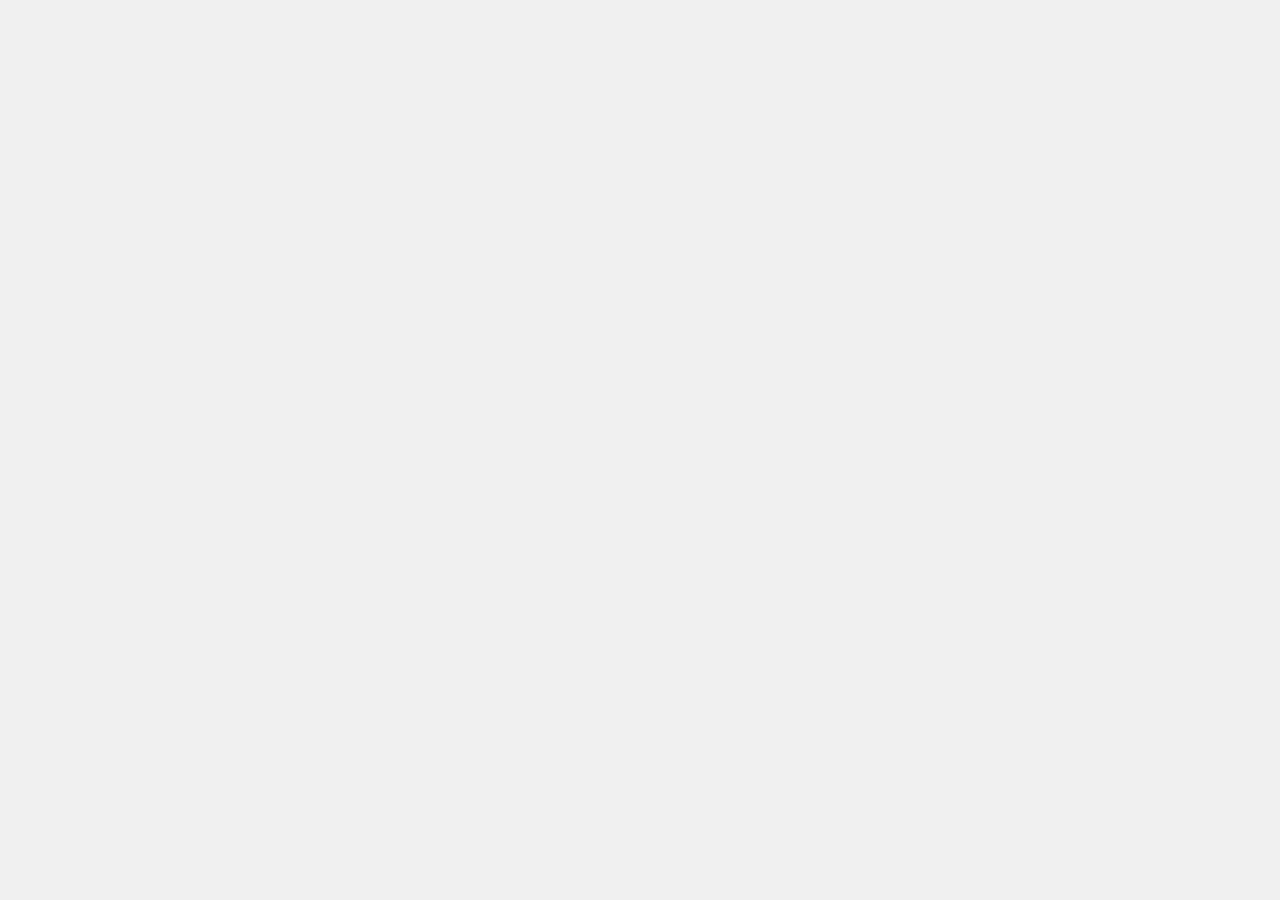
==== index.html @ cbdfc8db "Create index.html created index.html adding the structure of the page(css)" ====
<!DOCTYPE html>
<html lang="en">
<head>
    <meta charset="UTF-8">
    <meta name="viewport" content="width=device-width, initial-scale=1.0">
    <title>sorting algorithms</title>
</head>
<body>
  <style>
    * {
        margin: 0;
        padding: 0;
        box-sizing: border-box;
    }

    body {
        font-family: 'Segoe UI', Tahoma, Geneva, Verdana, sans-serif;
        background-color: #f0f0f0;
        color: #222;
        padding: 20px;
        padding-bottom: 100px;
    }

</body>
</html>
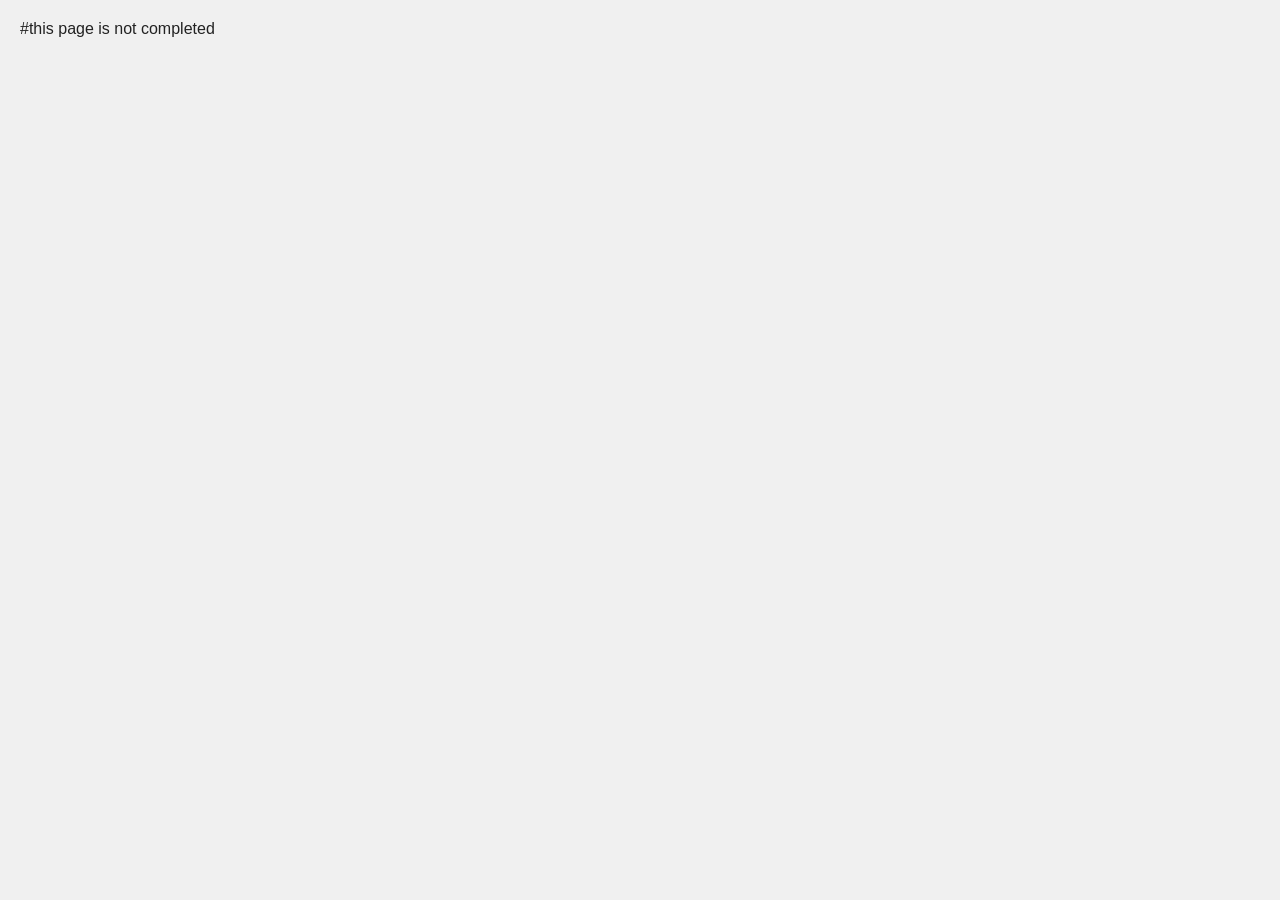
==== commit 88aa157f: "Update index.html added a title" ====
--- a/index.html
+++ b/index.html
@@ -1,3 +1,4 @@
+#this page is not completed
 <!DOCTYPE html>
 <html lang="en">
 <head>
@@ -20,6 +21,16 @@
         padding: 20px;
         padding-bottom: 100px;
     }
+      .container {
+        max-width: 1200px;
+        margin: 0 auto;
+    }
+      h1{font-family: 'Segoe UI', Tahoma, Geneva, Verdana, sans-serif;
+        background-color: #f0f0f0;
+        color: #222;
+        }
 
 </body>
+      <div class="container">
+    <h1>Tri à Bulles (Bubble Sort)</h1>
 </html>
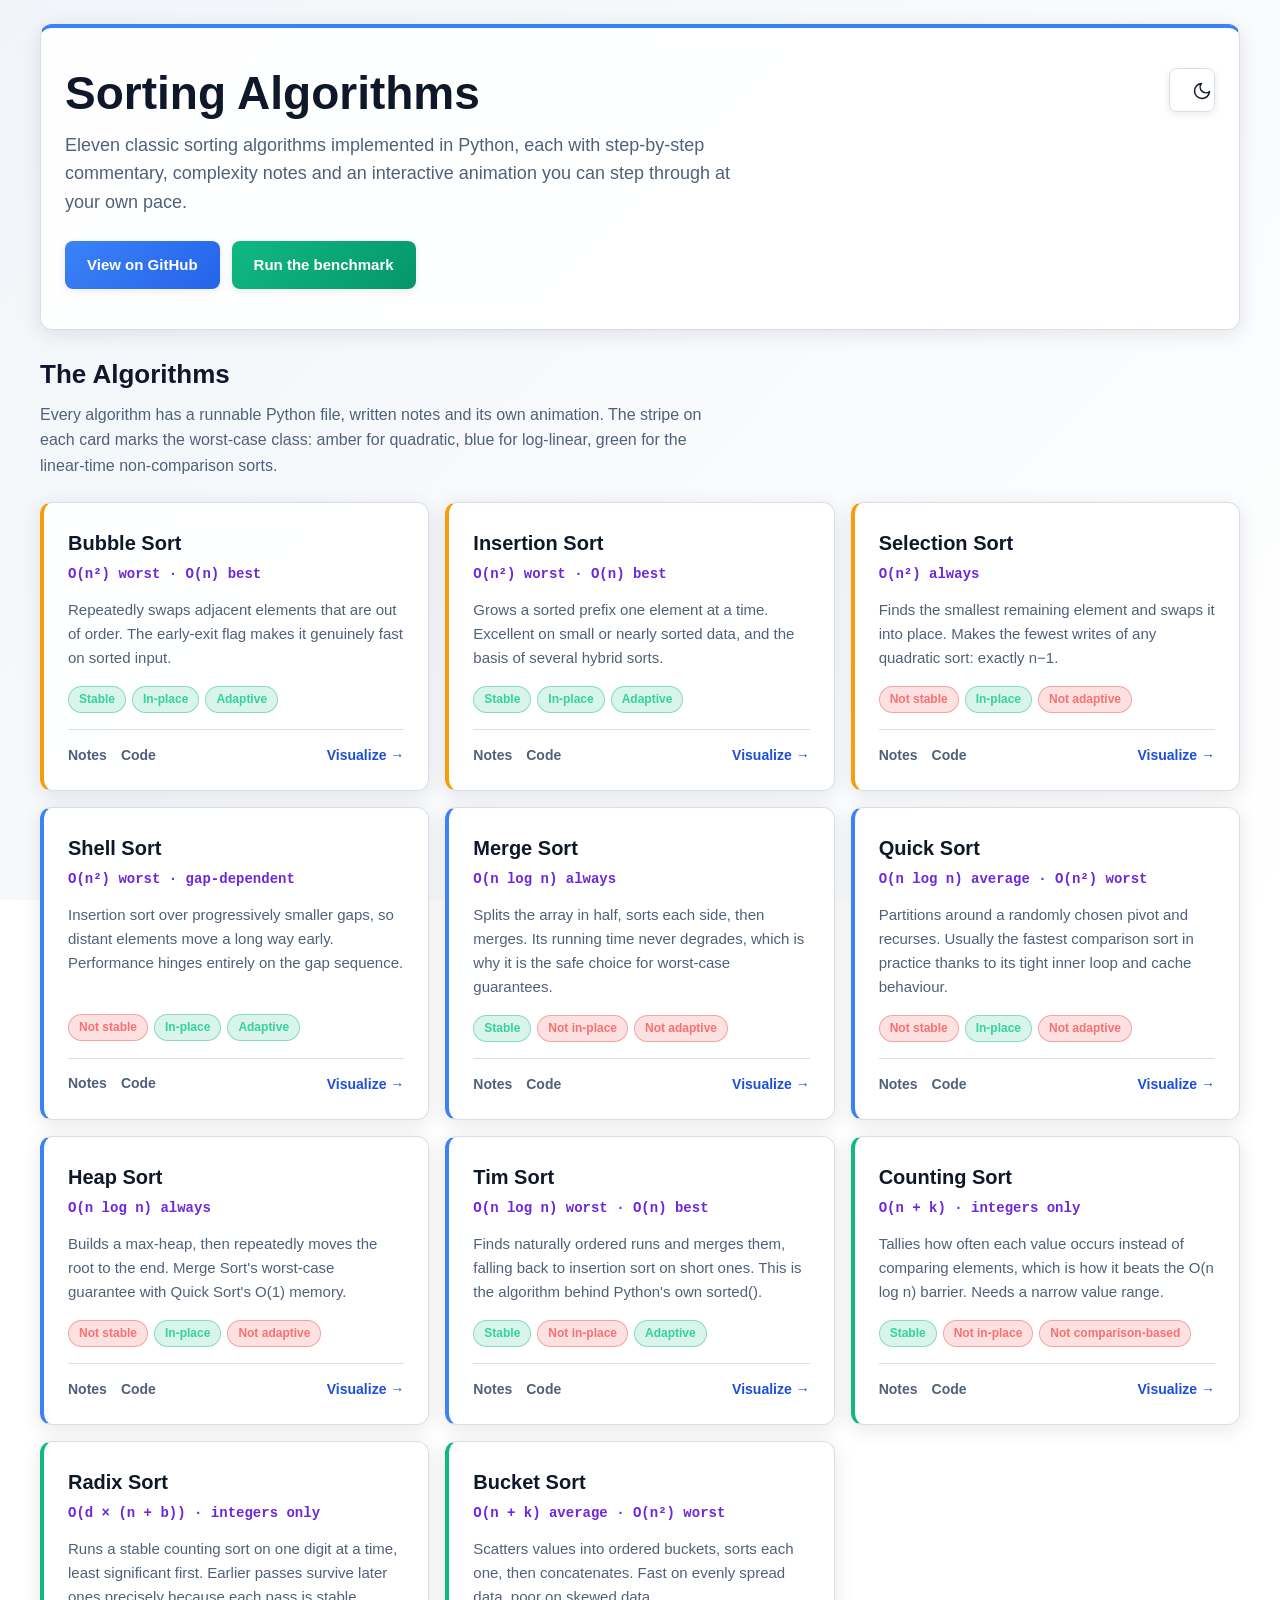
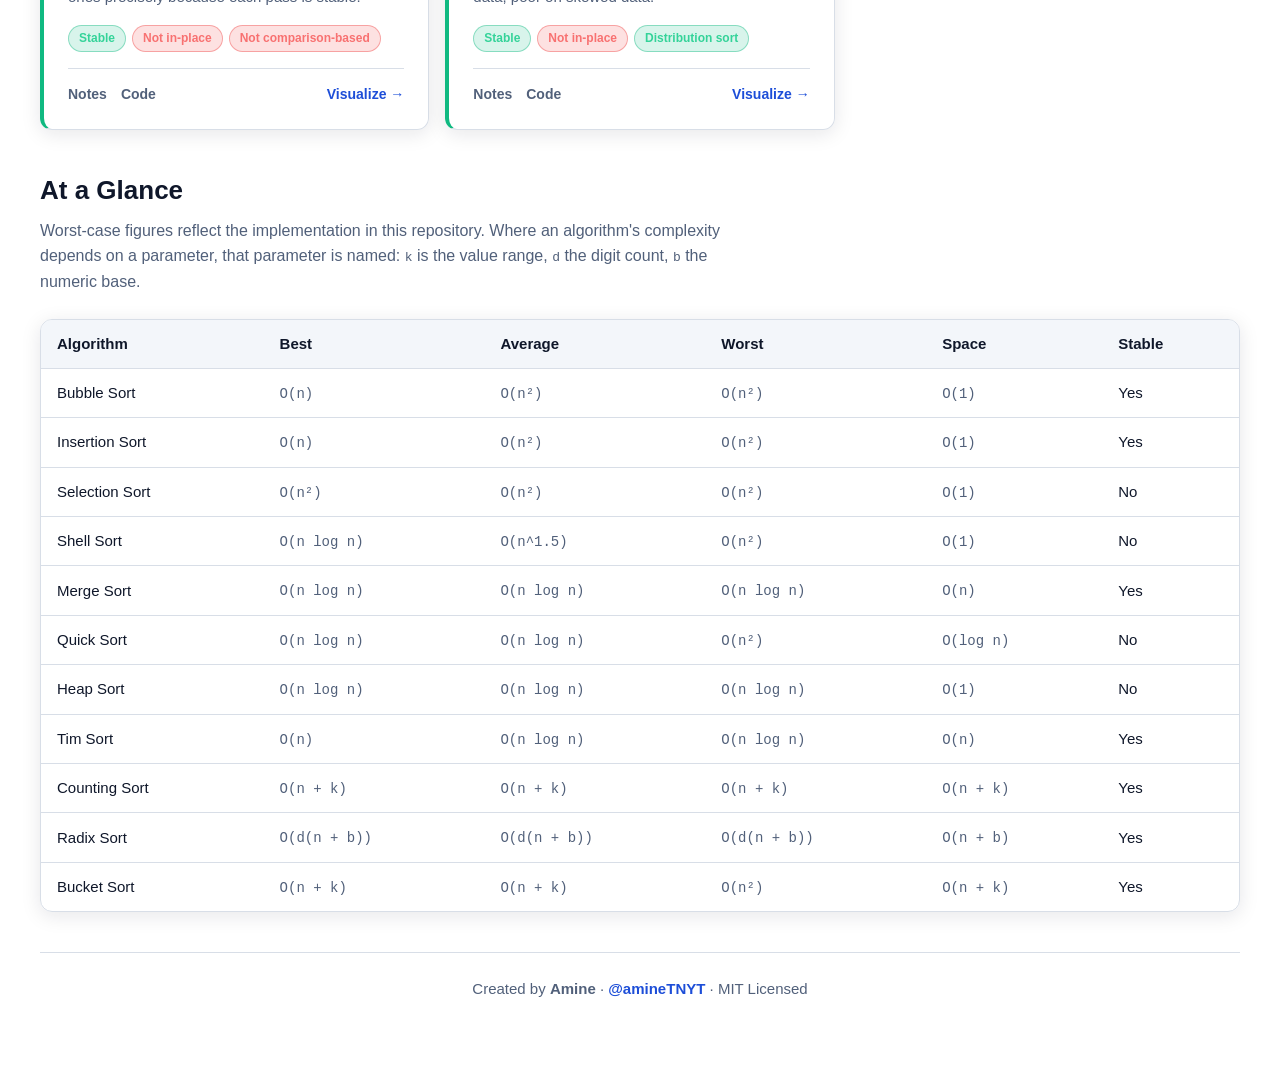
==== commit 8c74d51e: "feat: rebuild the landing page The old index.html was an unfinished stub. It opened with the literal" ====
--- a/index.html
+++ b/index.html
@@ -1,36 +1,404 @@
-#this page is not completed
 <!DOCTYPE html>
 <html lang="en">
 <head>
-    <meta charset="UTF-8">
-    <meta name="viewport" content="width=device-width, initial-scale=1.0">
-    <title>sorting algorithms</title>
+<meta charset="UTF-8">
+<meta name="viewport" content="width=device-width, initial-scale=1.0">
+<title>Sorting Algorithms - Python Implementations &amp; Visualizations</title>
+<meta name="description" content="Eleven classic sorting algorithms in Python, each with commented code, complexity notes and an interactive animation.">
+<link rel="stylesheet" href="./assets/visualizer.css">
+<link rel="stylesheet" href="./assets/home.css">
+<script>
+    // Apply the saved theme before first paint, so the page never flashes
+    // the wrong one on load.
+    try {
+        var savedTheme = localStorage.getItem('sorting-algorithms-theme');
+        if (savedTheme) document.documentElement.setAttribute('data-theme', savedTheme);
+    } catch (error) { /* storage unavailable - fall back to the OS preference */ }
+</script>
 </head>
 <body>
-  <style>
-    * {
-        margin: 0;
-        padding: 0;
-        box-sizing: border-box;
-    }
-
-    body {
-        font-family: 'Segoe UI', Tahoma, Geneva, Verdana, sans-serif;
-        background-color: #f0f0f0;
-        color: #222;
-        padding: 20px;
-        padding-bottom: 100px;
-    }
-      .container {
-        max-width: 1200px;
-        margin: 0 auto;
-    }
-      h1{font-family: 'Segoe UI', Tahoma, Geneva, Verdana, sans-serif;
-        background-color: #f0f0f0;
-        color: #222;
-        }
+
+<div class="container">
+
+    <header class="hero">
+        <div class="hero-top">
+            <div>
+                <h1>Sorting Algorithms</h1>
+                <p class="tagline">
+                    Eleven classic sorting algorithms implemented in Python, each with
+                    step-by-step commentary, complexity notes and an interactive
+                    animation you can step through at your own pace.
+                </p>
+            </div>
+            <button class="theme-toggle" id="themeToggle" type="button" aria-label="Switch colour theme">
+                <svg class="icon-moon" viewBox="0 0 24 24" aria-hidden="true">
+                    <path d="M21 12.8A9 9 0 1 1 11.2 3a7 7 0 0 0 9.8 9.8z"/>
+                </svg>
+                <svg class="icon-sun" viewBox="0 0 24 24" aria-hidden="true">
+                    <circle cx="12" cy="12" r="4"/>
+                    <path d="M12 2v2M12 20v2M4.9 4.9l1.4 1.4M17.7 17.7l1.4 1.4M2 12h2M20 12h2M4.9 19.1l1.4-1.4M17.7 6.3l1.4-1.4"/>
+                </svg>
+            </button>
+        </div>
+        <div class="hero-links">
+            <a href="https://github.com/amineTNYT/Sorting-algorithms">View on GitHub</a>
+            <a class="secondary" href="./benchmark/">Run the benchmark</a>
+        </div>
+    </header>
+
+    <section>
+        <h2>The Algorithms</h2>
+        <p class="section-note">
+            Every algorithm has a runnable Python file, written notes and its own
+            animation. The stripe on each card marks the worst-case class: amber for
+            quadratic, blue for log-linear, green for the linear-time non-comparison
+            sorts.
+        </p>
+
+        <div class="card-grid">
+
+            <article class="card tier-quadratic">
+                <h3>Bubble Sort</h3>
+                <div class="complexity">O(n&sup2;) worst &middot; O(n) best</div>
+                <p>
+                    Repeatedly swaps adjacent elements that are out of order. The
+                    early-exit flag makes it genuinely fast on sorted input.
+                </p>
+                <div class="traits">
+                    <span class="trait yes">Stable</span>
+                    <span class="trait yes">In-place</span>
+                    <span class="trait yes">Adaptive</span>
+                </div>
+                <div class="card-links">
+                    <a href="./Bubble%20sort/">Notes</a>
+                    <a href="./Bubble%20sort/bubble_sort.py">Code</a>
+                    <a class="viz" href="./Bubble%20sort/bubble_sort.html">Visualize &rarr;</a>
+                </div>
+            </article>
+
+            <article class="card tier-quadratic">
+                <h3>Insertion Sort</h3>
+                <div class="complexity">O(n&sup2;) worst &middot; O(n) best</div>
+                <p>
+                    Grows a sorted prefix one element at a time. Excellent on small
+                    or nearly sorted data, and the basis of several hybrid sorts.
+                </p>
+                <div class="traits">
+                    <span class="trait yes">Stable</span>
+                    <span class="trait yes">In-place</span>
+                    <span class="trait yes">Adaptive</span>
+                </div>
+                <div class="card-links">
+                    <a href="./Insertion%20sort/">Notes</a>
+                    <a href="./Insertion%20sort/insertion_sort.py">Code</a>
+                    <a class="viz" href="./Insertion%20sort/insertion_sort.html">Visualize &rarr;</a>
+                </div>
+            </article>
+
+            <article class="card tier-quadratic">
+                <h3>Selection Sort</h3>
+                <div class="complexity">O(n&sup2;) always</div>
+                <p>
+                    Finds the smallest remaining element and swaps it into place.
+                    Makes the fewest writes of any quadratic sort: exactly n&minus;1.
+                </p>
+                <div class="traits">
+                    <span class="trait no">Not stable</span>
+                    <span class="trait yes">In-place</span>
+                    <span class="trait no">Not adaptive</span>
+                </div>
+                <div class="card-links">
+                    <a href="./Selection%20sort/">Notes</a>
+                    <a href="./Selection%20sort/selection_sort.py">Code</a>
+                    <a class="viz" href="./Selection%20sort/selection_sort.html">Visualize &rarr;</a>
+                </div>
+            </article>
+
+            <article class="card tier-loglinear">
+                <h3>Shell Sort</h3>
+                <div class="complexity">O(n&sup2;) worst &middot; gap-dependent</div>
+                <p>
+                    Insertion sort over progressively smaller gaps, so distant
+                    elements move a long way early. Performance hinges entirely on
+                    the gap sequence.
+                </p>
+                <div class="traits">
+                    <span class="trait no">Not stable</span>
+                    <span class="trait yes">In-place</span>
+                    <span class="trait yes">Adaptive</span>
+                </div>
+                <div class="card-links">
+                    <a href="./Shell%20sort/">Notes</a>
+                    <a href="./Shell%20sort/shell_sort.py">Code</a>
+                    <a class="viz" href="./Shell%20sort/shell_sort.html">Visualize &rarr;</a>
+                </div>
+            </article>
+
+            <article class="card tier-loglinear">
+                <h3>Merge Sort</h3>
+                <div class="complexity">O(n log n) always</div>
+                <p>
+                    Splits the array in half, sorts each side, then merges. Its
+                    running time never degrades, which is why it is the safe choice
+                    for worst-case guarantees.
+                </p>
+                <div class="traits">
+                    <span class="trait yes">Stable</span>
+                    <span class="trait no">Not in-place</span>
+                    <span class="trait no">Not adaptive</span>
+                </div>
+                <div class="card-links">
+                    <a href="./Merge%20sort/">Notes</a>
+                    <a href="./Merge%20sort/merge_sort.py">Code</a>
+                    <a class="viz" href="./Merge%20sort/merge_sort.html">Visualize &rarr;</a>
+                </div>
+            </article>
+
+            <article class="card tier-loglinear">
+                <h3>Quick Sort</h3>
+                <div class="complexity">O(n log n) average &middot; O(n&sup2;) worst</div>
+                <p>
+                    Partitions around a randomly chosen pivot and recurses. Usually
+                    the fastest comparison sort in practice thanks to its tight
+                    inner loop and cache behaviour.
+                </p>
+                <div class="traits">
+                    <span class="trait no">Not stable</span>
+                    <span class="trait yes">In-place</span>
+                    <span class="trait no">Not adaptive</span>
+                </div>
+                <div class="card-links">
+                    <a href="./Quick%20sort/">Notes</a>
+                    <a href="./Quick%20sort/quick_sort.py">Code</a>
+                    <a class="viz" href="./Quick%20sort/quick_sort.html">Visualize &rarr;</a>
+                </div>
+            </article>
+
+            <article class="card tier-loglinear">
+                <h3>Heap Sort</h3>
+                <div class="complexity">O(n log n) always</div>
+                <p>
+                    Builds a max-heap, then repeatedly moves the root to the end.
+                    Merge Sort's worst-case guarantee with Quick Sort's O(1) memory.
+                </p>
+                <div class="traits">
+                    <span class="trait no">Not stable</span>
+                    <span class="trait yes">In-place</span>
+                    <span class="trait no">Not adaptive</span>
+                </div>
+                <div class="card-links">
+                    <a href="./Heap%20sort/">Notes</a>
+                    <a href="./Heap%20sort/heap_sort.py">Code</a>
+                    <a class="viz" href="./Heap%20sort/heap_sort.html">Visualize &rarr;</a>
+                </div>
+            </article>
+
+            <article class="card tier-loglinear">
+                <h3>Tim Sort</h3>
+                <div class="complexity">O(n log n) worst &middot; O(n) best</div>
+                <p>
+                    Finds naturally ordered runs and merges them, falling back to
+                    insertion sort on short ones. This is the algorithm behind
+                    Python's own sorted().
+                </p>
+                <div class="traits">
+                    <span class="trait yes">Stable</span>
+                    <span class="trait no">Not in-place</span>
+                    <span class="trait yes">Adaptive</span>
+                </div>
+                <div class="card-links">
+                    <a href="./Tim%20sort/">Notes</a>
+                    <a href="./Tim%20sort/tim_sort.py">Code</a>
+                    <a class="viz" href="./Tim%20sort/tim_sort.html">Visualize &rarr;</a>
+                </div>
+            </article>
+
+            <article class="card tier-linear">
+                <h3>Counting Sort</h3>
+                <div class="complexity">O(n + k) &middot; integers only</div>
+                <p>
+                    Tallies how often each value occurs instead of comparing
+                    elements, which is how it beats the O(n log n) barrier. Needs a
+                    narrow value range.
+                </p>
+                <div class="traits">
+                    <span class="trait yes">Stable</span>
+                    <span class="trait no">Not in-place</span>
+                    <span class="trait no">Not comparison-based</span>
+                </div>
+                <div class="card-links">
+                    <a href="./Counting%20sort/">Notes</a>
+                    <a href="./Counting%20sort/counting_sort.py">Code</a>
+                    <a class="viz" href="./Counting%20sort/counting_sort.html">Visualize &rarr;</a>
+                </div>
+            </article>
+
+            <article class="card tier-linear">
+                <h3>Radix Sort</h3>
+                <div class="complexity">O(d &times; (n + b)) &middot; integers only</div>
+                <p>
+                    Runs a stable counting sort on one digit at a time, least
+                    significant first. Earlier passes survive later ones precisely
+                    because each pass is stable.
+                </p>
+                <div class="traits">
+                    <span class="trait yes">Stable</span>
+                    <span class="trait no">Not in-place</span>
+                    <span class="trait no">Not comparison-based</span>
+                </div>
+                <div class="card-links">
+                    <a href="./Radix%20sort/">Notes</a>
+                    <a href="./Radix%20sort/radix_sort.py">Code</a>
+                    <a class="viz" href="./Radix%20sort/radix_sort.html">Visualize &rarr;</a>
+                </div>
+            </article>
+
+            <article class="card tier-linear">
+                <h3>Bucket Sort</h3>
+                <div class="complexity">O(n + k) average &middot; O(n&sup2;) worst</div>
+                <p>
+                    Scatters values into ordered buckets, sorts each one, then
+                    concatenates. Fast on evenly spread data, poor on skewed data.
+                </p>
+                <div class="traits">
+                    <span class="trait yes">Stable</span>
+                    <span class="trait no">Not in-place</span>
+                    <span class="trait yes">Distribution sort</span>
+                </div>
+                <div class="card-links">
+                    <a href="./Bucket%20sort/">Notes</a>
+                    <a href="./Bucket%20sort/bucket_sort.py">Code</a>
+                    <a class="viz" href="./Bucket%20sort/bucket_sort.html">Visualize &rarr;</a>
+                </div>
+            </article>
+
+        </div>
+    </section>
+
+    <section>
+        <h2>At a Glance</h2>
+        <p class="section-note">
+            Worst-case figures reflect the implementation in this repository. Where
+            an algorithm's complexity depends on a parameter, that parameter is
+            named: <code>k</code> is the value range, <code>d</code> the digit
+            count, <code>b</code> the numeric base.
+        </p>
+
+        <div class="table-wrap">
+            <table>
+                <thead>
+                    <tr>
+                        <th>Algorithm</th>
+                        <th>Best</th>
+                        <th>Average</th>
+                        <th>Worst</th>
+                        <th>Space</th>
+                        <th>Stable</th>
+                    </tr>
+                </thead>
+                <tbody>
+                    <tr>
+                        <td>Bubble Sort</td>
+                        <td><code>O(n)</code></td>
+                        <td><code>O(n&sup2;)</code></td>
+                        <td><code>O(n&sup2;)</code></td>
+                        <td><code>O(1)</code></td>
+                        <td>Yes</td>
+                    </tr>
+                    <tr>
+                        <td>Insertion Sort</td>
+                        <td><code>O(n)</code></td>
+                        <td><code>O(n&sup2;)</code></td>
+                        <td><code>O(n&sup2;)</code></td>
+                        <td><code>O(1)</code></td>
+                        <td>Yes</td>
+                    </tr>
+                    <tr>
+                        <td>Selection Sort</td>
+                        <td><code>O(n&sup2;)</code></td>
+                        <td><code>O(n&sup2;)</code></td>
+                        <td><code>O(n&sup2;)</code></td>
+                        <td><code>O(1)</code></td>
+                        <td>No</td>
+                    </tr>
+                    <tr>
+                        <td>Shell Sort</td>
+                        <td><code>O(n log n)</code></td>
+                        <td><code>O(n^1.5)</code></td>
+                        <td><code>O(n&sup2;)</code></td>
+                        <td><code>O(1)</code></td>
+                        <td>No</td>
+                    </tr>
+                    <tr>
+                        <td>Merge Sort</td>
+                        <td><code>O(n log n)</code></td>
+                        <td><code>O(n log n)</code></td>
+                        <td><code>O(n log n)</code></td>
+                        <td><code>O(n)</code></td>
+                        <td>Yes</td>
+                    </tr>
+                    <tr>
+                        <td>Quick Sort</td>
+                        <td><code>O(n log n)</code></td>
+                        <td><code>O(n log n)</code></td>
+                        <td><code>O(n&sup2;)</code></td>
+                        <td><code>O(log n)</code></td>
+                        <td>No</td>
+                    </tr>
+                    <tr>
+                        <td>Heap Sort</td>
+                        <td><code>O(n log n)</code></td>
+                        <td><code>O(n log n)</code></td>
+                        <td><code>O(n log n)</code></td>
+                        <td><code>O(1)</code></td>
+                        <td>No</td>
+                    </tr>
+                    <tr>
+                        <td>Tim Sort</td>
+                        <td><code>O(n)</code></td>
+                        <td><code>O(n log n)</code></td>
+                        <td><code>O(n log n)</code></td>
+                        <td><code>O(n)</code></td>
+                        <td>Yes</td>
+                    </tr>
+                    <tr>
+                        <td>Counting Sort</td>
+                        <td><code>O(n + k)</code></td>
+                        <td><code>O(n + k)</code></td>
+                        <td><code>O(n + k)</code></td>
+                        <td><code>O(n + k)</code></td>
+                        <td>Yes</td>
+                    </tr>
+                    <tr>
+                        <td>Radix Sort</td>
+                        <td><code>O(d(n + b))</code></td>
+                        <td><code>O(d(n + b))</code></td>
+                        <td><code>O(d(n + b))</code></td>
+                        <td><code>O(n + b)</code></td>
+                        <td>Yes</td>
+                    </tr>
+                    <tr>
+                        <td>Bucket Sort</td>
+                        <td><code>O(n + k)</code></td>
+                        <td><code>O(n + k)</code></td>
+                        <td><code>O(n&sup2;)</code></td>
+                        <td><code>O(n + k)</code></td>
+                        <td>Yes</td>
+                    </tr>
+                </tbody>
+            </table>
+        </div>
+    </section>
+
+    <footer class="page-footer">
+        Created by <strong>Amine</strong> &middot;
+        <a href="https://github.com/amineTNYT" target="_blank" rel="noopener">@amineTNYT</a>
+        &middot; MIT Licensed
+    </footer>
+
+</div>
+
+<script src="./assets/visualizer.js"></script>
 
 </body>
-      <div class="container">
-    <h1>Tri à Bulles (Bubble Sort)</h1>
 </html>
--- a/assets/visualizer.css
+++ b/assets/visualizer.css
@@ -0,0 +1,549 @@
+/* Shared styling for every sorting visualization and the landing page.
+   Dark by default, follows the OS preference, and can be flipped with the
+   theme toggle in the header. */
+
+:root {
+    --bg: #0f172a;
+    --bg-accent: #1e293b;
+    --surface: rgba(30, 41, 59, 0.82);
+    --surface-solid: #1e293b;
+    --surface-sunken: rgba(15, 23, 42, 0.7);
+    --border: #334155;
+    --border-strong: #475569;
+    --text: #f1f5f9;
+    --text-muted: #94a3b8;
+
+    /* Link and inline-code accents, kept separate from the raw palette so each
+       theme can use a tint that clears 4.5:1 against its own background. */
+    --link: #60a5fa;
+    --code-accent: #a78bfa;
+
+    --blue: #3b82f6;
+    --blue-deep: #2563eb;
+    --green: #10b981;
+    --green-deep: #059669;
+    --purple: #8b5cf6;
+    --purple-deep: #7c3aed;
+    --amber: #f59e0b;
+    --amber-deep: #d97706;
+    --red: #ef4444;
+    --red-deep: #dc2626;
+
+    --radius: 12px;
+    --radius-sm: 8px;
+    --shadow: 0 4px 20px rgba(0, 0, 0, 0.45);
+    --shadow-sm: 0 3px 10px rgba(0, 0, 0, 0.3);
+    --ring: 0 0 0 3px rgba(59, 130, 246, 0.55);
+
+    --space-xs: 8px;
+    --space-sm: 16px;
+    --space-md: 24px;
+    --space-lg: 40px;
+    --space-xl: 64px;
+
+    --ease: cubic-bezier(0.16, 1, 0.3, 1);
+    --dur-fast: 150ms;
+    --dur: 300ms;
+}
+
+:root[data-theme="light"] {
+    --bg: #f1f5f9;
+    --bg-accent: #ffffff;
+    --surface: rgba(255, 255, 255, 0.9);
+    --surface-solid: #ffffff;
+    --surface-sunken: rgba(241, 245, 249, 0.85);
+    --border: #d8dee7;
+    --border-strong: #b6c0ce;
+    --text: #0f172a;
+    --text-muted: #51607a;
+    --link: #1d4ed8;
+    --code-accent: #6d28d9;
+    --shadow: 0 4px 20px rgba(15, 23, 42, 0.1);
+    --shadow-sm: 0 2px 8px rgba(15, 23, 42, 0.09);
+}
+
+@media (prefers-color-scheme: light) {
+    :root:not([data-theme]) {
+        --bg: #f1f5f9;
+        --bg-accent: #ffffff;
+        --surface: rgba(255, 255, 255, 0.9);
+        --surface-solid: #ffffff;
+        --surface-sunken: rgba(241, 245, 249, 0.85);
+        --border: #d8dee7;
+        --border-strong: #b6c0ce;
+        --text: #0f172a;
+        --text-muted: #51607a;
+        --link: #1d4ed8;
+        --code-accent: #6d28d9;
+        --shadow: 0 4px 20px rgba(15, 23, 42, 0.1);
+        --shadow-sm: 0 2px 8px rgba(15, 23, 42, 0.09);
+    }
+}
+
+* {
+    margin: 0;
+    padding: 0;
+    box-sizing: border-box;
+}
+
+body {
+    font-family: 'Segoe UI', Tahoma, Geneva, Verdana, sans-serif;
+    background: linear-gradient(135deg, var(--bg) 0%, var(--bg-accent) 100%);
+    background-attachment: fixed;
+    color: var(--text);
+    padding: var(--space-md) var(--space-sm) var(--space-xl);
+    min-height: 100vh;
+    line-height: 1.6;
+    transition: background-color var(--dur) var(--ease), color var(--dur) var(--ease);
+}
+
+.container {
+    max-width: 1200px;
+    margin: 0 auto;
+}
+
+/* ---------- Page header ---------- */
+
+.page-header {
+    display: flex;
+    align-items: flex-start;
+    justify-content: space-between;
+    gap: var(--space-sm);
+    margin-bottom: var(--space-md);
+    flex-wrap: wrap;
+}
+
+.page-header h1 {
+    font-size: clamp(28px, 4vw, 38px);
+    line-height: 1.15;
+    color: var(--text);
+}
+
+.page-header .subtitle {
+    color: var(--text-muted);
+    font-size: 17px;
+    margin-top: 4px;
+    max-width: 65ch;
+}
+
+.header-actions {
+    display: flex;
+    align-items: center;
+    gap: var(--space-xs);
+    flex-shrink: 0;
+}
+
+.back-link {
+    color: var(--text-muted);
+    text-decoration: none;
+    font-weight: 600;
+    font-size: 15px;
+    padding: 10px 14px;
+    border-radius: var(--radius-sm);
+    border: 1px solid var(--border);
+    transition: color var(--dur-fast), border-color var(--dur-fast);
+}
+
+.back-link:hover {
+    color: var(--text);
+    border-color: var(--border-strong);
+}
+
+.theme-toggle {
+    width: 44px;
+    height: 44px;
+    display: grid;
+    place-items: center;
+    border-radius: var(--radius-sm);
+    border: 1px solid var(--border);
+    background: var(--surface);
+    color: var(--text);
+    cursor: pointer;
+    transition: border-color var(--dur-fast), transform var(--dur-fast);
+}
+
+.theme-toggle:hover {
+    border-color: var(--border-strong);
+    transform: translateY(-1px);
+}
+
+.theme-toggle svg {
+    width: 20px;
+    height: 20px;
+    stroke: currentColor;
+    fill: none;
+    stroke-width: 1.8;
+    stroke-linecap: round;
+    stroke-linejoin: round;
+}
+
+/* The toggle shows the theme you will get by clicking, not the current one:
+   a sun while dark, a moon while light. */
+.theme-toggle .icon-moon { display: none; }
+
+:root[data-theme="light"] .theme-toggle .icon-moon { display: block; }
+:root[data-theme="light"] .theme-toggle .icon-sun { display: none; }
+
+@media (prefers-color-scheme: light) {
+    :root:not([data-theme]) .theme-toggle .icon-moon { display: block; }
+    :root:not([data-theme]) .theme-toggle .icon-sun { display: none; }
+}
+
+/* ---------- Panels ---------- */
+
+.panel {
+    background: var(--surface);
+    padding: var(--space-md);
+    border-radius: var(--radius);
+    box-shadow: var(--shadow);
+    margin-bottom: var(--space-md);
+    border: 1px solid var(--border);
+    backdrop-filter: blur(10px);
+}
+
+.panel h2 {
+    font-size: 19px;
+    margin-bottom: var(--space-sm);
+    text-align: center;
+}
+
+/* ---------- Controls ---------- */
+
+.buttons {
+    display: flex;
+    gap: 12px;
+    flex-wrap: wrap;
+    justify-content: center;
+}
+
+button {
+    min-height: 44px;
+    padding: 12px 22px;
+    font-size: 16px;
+    font-family: inherit;
+    font-weight: 600;
+    cursor: pointer;
+    border: none;
+    border-radius: var(--radius-sm);
+    color: #ffffff;
+    transition: background var(--dur-fast), transform var(--dur-fast), box-shadow var(--dur-fast);
+    box-shadow: var(--shadow-sm);
+}
+
+button:hover:not(:disabled) { transform: translateY(-2px); }
+button:active:not(:disabled) { transform: translateY(0); }
+
+:where(button, a, [tabindex]):focus-visible {
+    outline: none;
+    box-shadow: var(--ring);
+}
+
+#startBtn { background: linear-gradient(135deg, var(--blue) 0%, var(--blue-deep) 100%); }
+#generateBtn { background: linear-gradient(135deg, var(--green) 0%, var(--green-deep) 100%); }
+#speedBtn { background: linear-gradient(135deg, var(--purple) 0%, var(--purple-deep) 100%); }
+
+button:disabled {
+    background: var(--border-strong);
+    cursor: not-allowed;
+    opacity: 0.6;
+    transform: none;
+    box-shadow: none;
+}
+
+/* ---------- Array display ---------- */
+
+.array-display {
+    background: var(--surface-sunken);
+    padding: var(--space-lg) var(--space-sm);
+    border-radius: var(--radius);
+    box-shadow: var(--shadow);
+    margin-bottom: var(--space-md);
+    min-height: 180px;
+    display: flex;
+    flex-direction: column;
+    justify-content: center;
+    align-items: center;
+    gap: var(--space-md);
+    border: 1px solid var(--border);
+}
+
+.array-container {
+    display: flex;
+    gap: 12px;
+    align-items: flex-end;
+    flex-wrap: wrap;
+    justify-content: center;
+}
+
+.array-element {
+    width: 66px;
+    height: 66px;
+    display: flex;
+    align-items: center;
+    justify-content: center;
+    font-size: 22px;
+    font-weight: 700;
+    border-radius: var(--radius-sm);
+    transition: transform var(--dur) var(--ease), background var(--dur-fast), border-color var(--dur-fast);
+    box-shadow: var(--shadow-sm);
+    color: #ffffff;
+    position: relative;
+    border: 2px solid transparent;
+    text-shadow: 0 1px 3px rgba(0, 0, 0, 0.5);
+}
+
+/* Element states. Each also carries a text label via ::after for the
+   colour-blind case, so meaning never rests on hue alone. */
+
+.default {
+    background: linear-gradient(135deg, #475569 0%, #334155 100%);
+    border-color: #64748b;
+}
+
+.comparing {
+    background: linear-gradient(135deg, #fbbf24 0%, var(--amber-deep) 100%);
+    border-color: var(--amber);
+    transform: scale(1.12);
+    color: #1a1a1a;
+    text-shadow: none;
+}
+
+.active {
+    background: linear-gradient(135deg, var(--red) 0%, var(--red-deep) 100%);
+    border-color: var(--red);
+    transform: scale(1.16);
+}
+
+.pivot {
+    background: linear-gradient(135deg, #f472b6 0%, #db2777 100%);
+    border-color: #f472b6;
+    transform: scale(1.1);
+}
+
+.left-half {
+    background: linear-gradient(135deg, var(--blue) 0%, var(--blue-deep) 100%);
+    border-color: var(--blue);
+}
+
+.right-half {
+    background: linear-gradient(135deg, var(--purple) 0%, var(--purple-deep) 100%);
+    border-color: var(--purple);
+}
+
+.dividing {
+    background: linear-gradient(135deg, var(--amber) 0%, var(--amber-deep) 100%);
+    border-color: var(--amber);
+    transform: scale(1.08);
+}
+
+.merged,
+.sorted {
+    background: linear-gradient(135deg, var(--green) 0%, var(--green-deep) 100%);
+    border-color: var(--green);
+}
+
+.faded { opacity: 0.4; }
+
+.tag {
+    position: absolute;
+    top: -26px;
+    left: 50%;
+    transform: translateX(-50%);
+    font-size: 11px;
+    font-weight: 700;
+    letter-spacing: 0.04em;
+    text-transform: uppercase;
+    padding: 2px 8px;
+    border-radius: 999px;
+    background: var(--surface-solid);
+    color: var(--text);
+    border: 1px solid var(--border-strong);
+    white-space: nowrap;
+    text-shadow: none;
+}
+
+/* ---------- Auxiliary panel (buckets, counts, heap tree) ---------- */
+
+.aux-panel {
+    width: 100%;
+    border-top: 1px dashed var(--border-strong);
+    padding-top: var(--space-md);
+    display: none;
+}
+
+.aux-panel.visible { display: block; }
+
+.aux-title {
+    font-size: 13px;
+    font-weight: 700;
+    letter-spacing: 0.06em;
+    text-transform: uppercase;
+    color: var(--text-muted);
+    text-align: center;
+    margin-bottom: 12px;
+}
+
+.aux-row {
+    display: flex;
+    flex-wrap: wrap;
+    gap: 10px;
+    justify-content: center;
+}
+
+.aux-cell {
+    min-width: 54px;
+    padding: 8px 10px;
+    border-radius: var(--radius-sm);
+    background: var(--surface-solid);
+    border: 1px solid var(--border);
+    text-align: center;
+    font-size: 14px;
+    transition: border-color var(--dur-fast), background var(--dur-fast);
+}
+
+.aux-cell.highlight {
+    border-color: var(--amber);
+    background: rgba(245, 158, 11, 0.18);
+}
+
+.aux-cell .aux-key {
+    display: block;
+    font-size: 11px;
+    color: var(--text-muted);
+    font-weight: 700;
+}
+
+.aux-cell .aux-val {
+    display: block;
+    font-weight: 700;
+    color: var(--text);
+    font-variant-numeric: tabular-nums;
+}
+
+/* ---------- Narration ---------- */
+
+.steps {
+    font-size: 17px;
+    min-height: 76px;
+    padding: var(--space-sm) var(--space-md);
+    background: var(--surface);
+    border-radius: var(--radius);
+    color: var(--text);
+    box-shadow: var(--shadow);
+    border: 1px solid var(--border);
+    margin-bottom: var(--space-md);
+    backdrop-filter: blur(10px);
+}
+
+.steps strong { color: var(--text); }
+
+/* ---------- Stats ---------- */
+
+.status-info {
+    display: grid;
+    grid-template-columns: repeat(auto-fit, minmax(160px, 1fr));
+    gap: 14px;
+    margin-bottom: var(--space-sm);
+}
+
+.info-item {
+    background: var(--surface-sunken);
+    padding: 12px;
+    border-radius: var(--radius-sm);
+    border: 1px solid var(--border);
+    border-left: 4px solid var(--blue);
+    text-align: center;
+}
+
+.info-label {
+    font-weight: 600;
+    color: var(--text-muted);
+    font-size: 13px;
+}
+
+.info-value {
+    font-size: 24px;
+    color: var(--text);
+    font-weight: 700;
+    margin-top: 4px;
+    font-variant-numeric: tabular-nums;
+}
+
+/* ---------- Legend ---------- */
+
+.legend {
+    display: flex;
+    flex-wrap: wrap;
+    gap: 14px;
+    justify-content: center;
+}
+
+.legend-item {
+    display: flex;
+    align-items: center;
+    gap: 8px;
+    font-size: 14px;
+    color: var(--text-muted);
+}
+
+.legend-swatch {
+    width: 18px;
+    height: 18px;
+    border-radius: 5px;
+    border: 1px solid var(--border-strong);
+    flex-shrink: 0;
+}
+
+/* ---------- Footer ---------- */
+
+.page-footer {
+    text-align: center;
+    color: var(--text-muted);
+    font-size: 15px;
+    padding-top: var(--space-md);
+    border-top: 1px solid var(--border);
+}
+
+.page-footer a {
+    color: var(--link);
+    font-weight: 600;
+    text-decoration: none;
+}
+
+.page-footer a:hover { text-decoration: underline; }
+
+/* ---------- Responsive ---------- */
+
+@media (max-width: 768px) {
+    .array-element {
+        width: 52px;
+        height: 52px;
+        font-size: 18px;
+    }
+
+    .array-container { gap: 8px; }
+    .page-header { flex-direction: column; }
+}
+
+@media (max-width: 420px) {
+    .array-element {
+        width: 42px;
+        height: 42px;
+        font-size: 15px;
+    }
+
+    button {
+        flex: 1 1 100%;
+    }
+}
+
+@media (prefers-reduced-motion: reduce) {
+    *,
+    *::before,
+    *::after {
+        animation-duration: 0.001ms !important;
+        animation-iteration-count: 1 !important;
+        transition-duration: 0.001ms !important;
+        scroll-behavior: auto !important;
+    }
+}
--- a/assets/home.css
+++ b/assets/home.css
@@ -0,0 +1,228 @@
+/* Landing-page components. Builds on the tokens defined in visualizer.css. */
+
+.hero {
+    background: var(--surface);
+    border-radius: var(--radius);
+    box-shadow: var(--shadow);
+    padding: var(--space-lg) var(--space-md);
+    margin-bottom: var(--space-md);
+    border: 1px solid var(--border);
+    border-top: 4px solid var(--blue);
+    backdrop-filter: blur(10px);
+}
+
+.hero-top {
+    display: flex;
+    justify-content: space-between;
+    align-items: flex-start;
+    gap: var(--space-sm);
+    flex-wrap: wrap;
+}
+
+.hero h1 {
+    font-size: clamp(32px, 5vw, 46px);
+    line-height: 1.1;
+    margin-bottom: 12px;
+}
+
+.hero .tagline {
+    color: var(--text-muted);
+    font-size: 18px;
+    max-width: 68ch;
+}
+
+.hero-links {
+    display: flex;
+    flex-wrap: wrap;
+    gap: 12px;
+    margin-top: var(--space-md);
+}
+
+.hero-links a {
+    padding: 12px 22px;
+    min-height: 44px;
+    display: inline-flex;
+    align-items: center;
+    border-radius: var(--radius-sm);
+    font-weight: 600;
+    font-size: 15px;
+    text-decoration: none;
+    color: #ffffff;
+    background: linear-gradient(135deg, var(--blue) 0%, var(--blue-deep) 100%);
+    transition: transform var(--dur-fast), box-shadow var(--dur-fast);
+    box-shadow: var(--shadow-sm);
+}
+
+.hero-links a.secondary {
+    background: linear-gradient(135deg, var(--green) 0%, var(--green-deep) 100%);
+}
+
+.hero-links a:hover {
+    transform: translateY(-2px);
+    box-shadow: var(--shadow);
+}
+
+section { margin-bottom: var(--space-lg); }
+
+section > h2 {
+    font-size: 26px;
+    margin-bottom: 6px;
+}
+
+.section-note {
+    color: var(--text-muted);
+    margin-bottom: var(--space-md);
+    max-width: 78ch;
+}
+
+/* ---------- Algorithm cards ---------- */
+
+.card-grid {
+    display: grid;
+    grid-template-columns: repeat(auto-fill, minmax(310px, 1fr));
+    gap: var(--space-sm);
+}
+
+.card {
+    background: var(--surface);
+    border-radius: var(--radius);
+    box-shadow: var(--shadow);
+    padding: var(--space-md);
+    display: flex;
+    flex-direction: column;
+    border: 1px solid var(--border);
+    border-left: 4px solid var(--border-strong);
+    transition: transform var(--dur) var(--ease), box-shadow var(--dur) var(--ease);
+    backdrop-filter: blur(10px);
+}
+
+.card:hover,
+.card:focus-within {
+    transform: translateY(-4px);
+    box-shadow: 0 10px 30px rgba(0, 0, 0, 0.4);
+}
+
+:root[data-theme="light"] .card:hover,
+:root[data-theme="light"] .card:focus-within {
+    box-shadow: 0 10px 30px rgba(15, 23, 42, 0.16);
+}
+
+.card.tier-quadratic { border-left-color: var(--amber); }
+.card.tier-loglinear { border-left-color: var(--blue); }
+.card.tier-linear    { border-left-color: var(--green); }
+
+.card h3 {
+    font-size: 20px;
+    margin-bottom: 4px;
+}
+
+.card .complexity {
+    font-family: Consolas, 'Courier New', monospace;
+    font-size: 14px;
+    font-weight: 600;
+    color: var(--code-accent);
+    margin-bottom: 12px;
+}
+
+.card p {
+    color: var(--text-muted);
+    font-size: 15px;
+    margin-bottom: var(--space-sm);
+    flex-grow: 1;
+}
+
+.traits {
+    display: flex;
+    flex-wrap: wrap;
+    gap: 6px;
+    margin-bottom: var(--space-sm);
+}
+
+.trait {
+    font-size: 12px;
+    font-weight: 600;
+    padding: 3px 10px;
+    border-radius: 999px;
+    background: var(--surface-sunken);
+    color: var(--text-muted);
+    border: 1px solid var(--border);
+}
+
+.trait.yes {
+    background: rgba(16, 185, 129, 0.16);
+    color: #34d399;
+    border-color: rgba(16, 185, 129, 0.4);
+}
+
+.trait.no {
+    background: rgba(239, 68, 68, 0.16);
+    color: #f87171;
+    border-color: rgba(239, 68, 68, 0.4);
+}
+
+:root[data-theme="light"] .trait.yes { color: #047857; }
+:root[data-theme="light"] .trait.no { color: #b91c1c; }
+
+.card-links {
+    display: flex;
+    flex-wrap: wrap;
+    gap: 14px;
+    border-top: 1px solid var(--border);
+    padding-top: 14px;
+}
+
+.card-links a {
+    font-size: 14px;
+    font-weight: 600;
+    text-decoration: none;
+    color: var(--text-muted);
+    border-radius: 4px;
+    transition: color var(--dur-fast);
+}
+
+.card-links a:hover { color: var(--text); }
+
+.card-links a.viz {
+    color: var(--link);
+    margin-left: auto;
+}
+
+.card-links a.viz:hover { text-decoration: underline; }
+
+/* ---------- Comparison table ---------- */
+
+.table-wrap {
+    overflow-x: auto;
+    background: var(--surface);
+    border-radius: var(--radius);
+    box-shadow: var(--shadow);
+    border: 1px solid var(--border);
+}
+
+table {
+    border-collapse: collapse;
+    width: 100%;
+    min-width: 720px;
+}
+
+th,
+td {
+    padding: 12px 16px;
+    text-align: left;
+    border-bottom: 1px solid var(--border);
+    font-size: 15px;
+}
+
+th {
+    background: var(--surface-sunken);
+    font-weight: 700;
+    white-space: nowrap;
+}
+
+td code {
+    font-family: Consolas, 'Courier New', monospace;
+    font-size: 14px;
+    color: var(--text-muted);
+}
+
+tbody tr:last-child td { border-bottom: none; }
